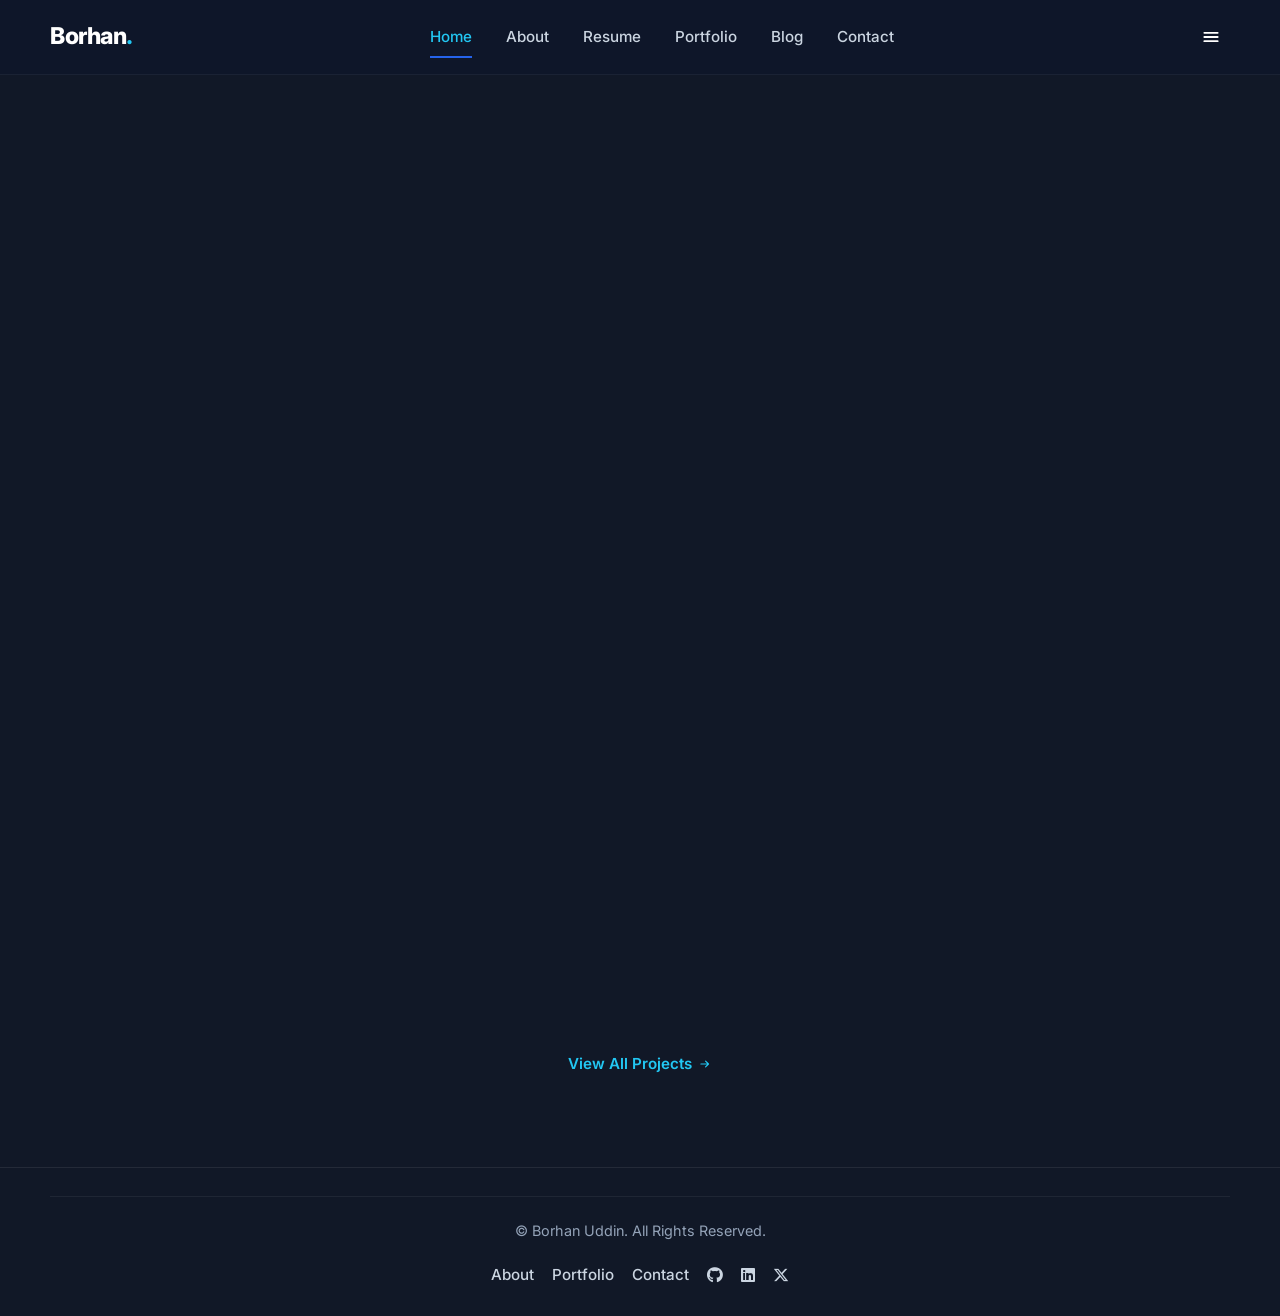
==== index.html @ 6a959284 "Add files via upload" ====
<!DOCTYPE html>
<html lang="en">
<head>
<meta charset="UTF-8">
<meta name="viewport" content="width=device-width, initial-scale=1.0">
<title>Borhan Uddin</title>
<meta name="description"
content="Official portfolio of Borhan, Civil Engineer, Wikimedian and Volunteer.">
<meta name="author" content="Borhan">
<meta name="theme-color" content="#111827">
<meta property="og:title" content="Borhan">
<meta property="og:description"
content="Civil Engineer • Wikimedian • Volunteer">
<meta property="og:type" content="website">
<meta property="og:url"
content="https://borhanee.github.io/">
<link rel="icon" type="image/png" href="assets/images/icon.png">
<link rel="stylesheet"
href="assets/css/style.css">
<link rel="stylesheet"
href="https://cdnjs.cloudflare.com/ajax/libs/font-awesome/6.7.2/css/all.min.css">
</head>
<body>
<header class="site-header">
<div class="container">
<div class="header-inner">
<a href="./" class="logo">
Borhan<span>.</span>
</a>
<nav class="desktop-nav">
<ul>
<li><a class="active" href="./">Home</a></li>
<li><a href="about/">About</a></li>
<li><a href="resume/">Resume</a></li>
<li><a href="portfolio/">Portfolio</a></li>
<li><a href="blog/">Blog</a></li>
<li><a href="contact/">Contact</a></li>
</ul>
</nav>
<button class="menu-toggle"
        type="button"
        aria-label="Open Menu"
        aria-expanded="false">
    <svg class="icon-menu" viewBox="0 0 24 24" aria-hidden="true">
        <path d="M4 7h16M4 12h16M4 17h16"
              fill="none"
              stroke="currentColor"
              stroke-width="2.2"
              stroke-linecap="round"/>
    </svg>
    <svg class="icon-close" viewBox="0 0 24 24" aria-hidden="true">
        <path d="M6 6L18 18M18 6L6 18"
              fill="none"
              stroke="currentColor"
              stroke-width="2.2"
              stroke-linecap="round"/>
    </svg>
</button>
</div>
</div>
</header>
<div class="menu-overlay"></div>
<nav class="mobile-menu">
    <ul>
        <li><a class="active" href="./">Home</a></li>
        <li><a href="about/">About</a></li>
        <li><a href="resume/">Resume</a></li>
        <li><a href="portfolio/">Portfolio</a></li>
        <li><a href="blog/">Blog</a></li>
        <li><a href="contact/">Contact</a></li>
    </ul>
</nav>
<main>
<section class="hero">
<div class="container">
<div class="hero-content fade-up">
<h1 class="hero-name">
Borhan Uddin
</h1>
<h2 class="hero-role">
<span id="typing-text"></span><span class="typing-cursor">|</span>
</h2>
<p class="hero-description">
    Passionate about open knowledge, technology,
    volunteering, and community development.
    Contributing to Wikimedia projects to create,
    share, and preserve free knowledge while
    supporting communities.
</p>
<div class="hero-actions">
<a href="contact/"
class="btn btn-primary">
Contact Me
</a>
<a href="portfolio/"
class="btn btn-outline">
View My Work
</a>
</div>
<div class="hero-social">
<a href="https://github.com/borhanee"
target="_blank"
rel="noopener"
aria-label="GitHub">
<i class="fa-brands fa-github"></i>
</a>
<a href="https://linkedin.com/in/borhaan"
target="_blank"
rel="noopener"
aria-label="LinkedIn">
<i class="fa-brands fa-linkedin-in"></i>
</a>
<a href="https://x.com/borhaane"
target="_blank"
rel="noopener"
aria-label="X">
<i class="fa-brands fa-x-twitter"></i>
</a>
</div>
</div>
</div>
</section>
<section class="projects">
<div class="container">
<h2 class="projects-title fade-up">
Recent Projects
</h2>
<div class="projects-grid">
<article class="project-card fade-up">
    <h3>
        Structural Design of a Five-Story Residential Building
    </h3>
    <p class="project-excerpt">
        A comprehensive civil engineering case study demonstrating the structural design, analysis, and technical documentation of a five-story reinforced concrete residential building...
    </p>
    <a href="portfolio/structural-design-of-a-five-story-residential-building/"
       class="project-link">
        <span>View Details</span>
        <svg viewBox="0 0 24 24" aria-hidden="true">
            <path d="M5 12h11M13 7l5 5-5 5"
                  fill="none"
                  stroke="currentColor"
                  stroke-width="2"
                  stroke-linecap="round"
                  stroke-linejoin="round"/>
        </svg>
    </a>
</article>
</div>
    <div class="projects-footer">
    <a href="portfolio/" class="projects-button">
        <span>View All Projects</span>
        <svg viewBox="0 0 24 24" aria-hidden="true">
            <path d="M5 12h11M13 7l5 5-5 5"
                  fill="none"
                  stroke="currentColor"
                  stroke-width="2"
                  stroke-linecap="round"
                  stroke-linejoin="round"/>
        </svg>
    </a>
    </div>
</div>
</section>
</main>
<footer class="site-footer">
    <div class="container footer-content">
        <div class="footer-divider"></div>
        <p class="footer-copy">
            © <span id="current-year"></span> Borhan Uddin. All Rights Reserved.
        </p>
        <nav class="footer-links">
            <a href="about/">About</a>
            <a href="portfolio/">Portfolio</a>
            <a href="contact/">Contact</a>
            <a href="https://github.com/borhanee"
               target="_blank"
               rel="noopener"
               aria-label="GitHub">
                <i class="fa-brands fa-github"></i>
            </a>
            <a href="https://linkedin.com/in/borhaan"
               target="_blank"
               rel="noopener"
               aria-label="LinkedIn">
                <i class="fa-brands fa-linkedin"></i>
            </a>
            <a href="https://x.com/borhaane"
               target="_blank"
               rel="noopener"
               aria-label="X">
                <i class="fa-brands fa-x-twitter"></i>
            </a>
        </nav>
    </div>
</footer>
<script src="assets/js/main.js"></script>
</body>
</html>
---- assets/css/style.css ----
/* ==========================================================
   Borhan Portfolio Website
   File: assets/css/style.css
   Section 1: Reset, Variables & Base Styles
   Platform: GitHub Pages
   ========================================================== */
/* Google Font */
@import url("https://fonts.googleapis.com/css2?family=Inter:wght@300;400;500;600;700;800&display=swap");

/* ==========================
   CSS Variables
========================== */
:root{
    --primary:#2563eb;
    --primary-dark:#1d4ed8;
    --text:#475569;
    --heading:#0f172a;
    --white:#ffffff;
    --background:#ffffff;
    --background-soft:#f8fafc;
    --border:#e2e8f0;
    --shadow: 0 10px 30px rgba(15,23,42,.08);
    --radius:14px;
    --container:1180px;
    --header-height:74px;
    --transition:.3s ease;
}

/* ==========================
   Reset
========================== */
*, *::before, *::after{
    margin:0;
    padding:0;
    box-sizing:border-box;
}

html{
    scroll-behavior:smooth;
}

body{
    font-family:"Inter",sans-serif;
    color:#d1d5db;
    background:#111827;
    line-height:1.7;
    overflow-x:hidden;
    -webkit-font-smoothing:antialiased;
    text-rendering:optimizeLegibility;
}

img{
    display:block;
    max-width:100%;
    height:auto;
}

picture{
    display:block;
}

a{
    color:inherit;
    text-decoration:none;
    transition:var(--transition);
}

button{
    font:inherit;
    border:none;
    background:none;
    cursor:pointer;
}

input, textarea, select{
    font:inherit;
    outline:none;
}

ul, ol{
    list-style:none;
}

/* ==========================
   Layout
========================== */
.container{
    width:min(var(--container),calc(100% - 32px));
    margin-inline:auto;
}

.section{
    padding:100px 0;
}

.section-sm{
    padding:70px 0;
}

/* ==========================
   Typography
========================== */
h1, h2, h3, h4, h5, h6{
    color:var(--heading);
    line-height:1.2;
    font-weight:700;
}

h1{
    font-size:clamp(2.5rem,6vw,4.75rem);
}

h2{
    font-size:clamp(2rem,4vw,3rem);
}

h3{
    font-size:1.5rem;
}

p{
    color:var(--text);
}

/* ==========================
   Utilities
========================== */
.text-center{
    text-align:center;
}

.bg-soft{
    background:var(--background-soft);
}

.card{
    background:var(--white);
    border:1px solid var(--border);
    border-radius:var(--radius);
    box-shadow:var(--shadow);
}

.btn{
    display:inline-flex;
    align-items:center;
    justify-content:center;
    min-width:145px;
    height:42px;
    padding:0 18px;
    border-radius:6px;
    font-size:.88rem;
    font-weight:600;
    transition:transform .25s ease,background-color .25s ease,color .25s ease,border-color .25s ease;
}

.btn:hover{
    transform:translateY(-2px);
}

.btn-primary{
    background:var(--primary);
    color:#fff;
}

.btn-primary:hover{
    background:var(--primary-dark);
}

.btn-outline{
    border:1px solid var(--border);
    color:var(--heading);
}

.btn-outline:hover{
    border-color:var(--primary);
    color:var(--primary);
}

/* ==========================
   Responsive Base
========================== */
@media (max-width:768px){
    .container{
        width:min(calc(100% - 24px),var(--container));
    }

    .section{
        padding:80px 0;
    }
}

/* ==========================================================
   Section 2: Header, Navigation & Mobile Menu
   ========================================================== */
/* ==========================
   Header
========================== */
.site-header{
    position:fixed;
    top:0;
    left:0;
    width:100%;
    z-index:1000;
    background:rgba(15,23,42,.92);
    backdrop-filter:blur(14px);
    -webkit-backdrop-filter:blur(14px);
    border-bottom:1px solid rgba(255,255,255,.05);
    transition:all .3s ease;
}

.site-header.scrolled{
    background:rgba(15,23,42,.97);
    border-bottom:1px solid rgba(34,199,243,.08);
    box-shadow:0 8px 24px rgba(0,0,0,.28);
}

.header-inner{
    height:var(--header-height);
    display:flex;
    align-items:center;
    justify-content:space-between;
}

/* ==========================
   Logo
========================== */
.logo{
    display:flex;
    align-items:center;
    font-size:1.45rem;
    font-weight:800;
    color:#ffffff;
    letter-spacing:-.02em;
}

.logo span{
    color:#22c7f3;
}

/* ==========================
   Desktop Navigation
========================== */
.desktop-nav ul{
    display:flex;
    align-items:center;
    gap:34px;
}

.desktop-nav a{
    position:relative;
    display:inline-flex;
    align-items:center;
    color:#cbd5e1;
    font-size:.95rem;
    font-weight:500;
    text-decoration:none;
    transition:color .25s ease;
}

.desktop-nav a:hover{
    color:#22c7f3;
}

.desktop-nav a::after{
    content:"";
    position:absolute;
    left:0;
    bottom:-8px;
    width:0;
    height:2px;
    background:var(--primary);
    transition:var(--transition);
}

.desktop-nav a:hover::after, .desktop-nav a.active::after{
    width:100%;
}

.desktop-nav a.active{
    color:#22c7f3;
}

/* ==========================
   Mobile Menu Button
========================== */
.menu-toggle{
    position:relative;
    display:flex;
    align-items:center;
    justify-content:center;
    width:38px;
    height:38px;
    padding:0;
    background:transparent;
    border:none;
    color:#ffffff;
    cursor:pointer;
    transition:color .25s ease;
    user-select:none;
    -webkit-user-select:none;
    -webkit-touch-callout:none;
}

.menu-toggle svg{
    position:absolute;
    transition:opacity .2s ease;
}

.icon-menu{
    width:20px;
    height:20px;
}

.icon-close{
    width:24px;
    height:24px;
    opacity:0;
}

.menu-toggle.active .icon-menu{
    opacity:0;
}

.menu-toggle.active .icon-close{
    opacity:1;
}

.menu-toggle:hover{
    color:#22c7f3;
}

/* ==========================
   Overlay
========================== */
.menu-overlay{
    background:rgba(2,6,23,.72);
}

.menu-overlay.active{
    opacity:1;
    visibility:visible;
}

/* ==========================
   Mobile Menu
========================== */
.mobile-menu{
    position:fixed;
    top:84px;
    left:50%;
    transform:translate(-50%,-10px);
    width:380px;
    max-width:min(380px, calc(100vw - 24px));
    background:#101826;
    border-radius:12px;
    box-shadow:0 18px 45px rgba(0,0,0,.45);
    padding:12px;
    opacity:0;
    visibility:hidden;
    transition:.25s ease;
    z-index:1100;
}

.mobile-menu.active{
    opacity:1;
    visibility:visible;
    transform:translate(-50%,0);
}

.mobile-menu ul{
    list-style:none;
    margin:0;
    padding:0;
}

.mobile-menu li+li{
    margin-top:2px;
}

.mobile-menu a{
    display:block;
    padding:10px 16px;
    border-radius:5px;
    color:#d7dee8;
    text-decoration:none;
    font-size:15px;
    font-weight:700;
    transition:.2s;
}

.mobile-menu a:hover{
    background:#182233;
    color:#22c7f3;
}

.mobile-menu a.active{
    background:#22c7f3;
    color:#fff;
    border-radius:5px;
}

.menu-close{
    position:absolute;
    top:-56px;
    right:0;
    width:42px;
    height:42px;
    background:transparent;
    border:none;
    color:#fff;
    font-size:30px;
    cursor:pointer;
}

/* ==========================
   Responsive Navigation
========================== */
@media (max-width:991px){
    .desktop-nav{
        display:none;
    }

    .menu-toggle{
        display:flex;
    }
}

/* ==========================================================
   Section 3: Hero
   ========================================================== */
/* Hero */
.hero{
    padding-top:140px;
    padding-bottom:110px;
}

.hero-content{
    max-width:620px;
}

.hero-name{
    font-size:clamp(2rem,5.5vw,3rem);
    font-weight:800;
    color:#f8fafc;
    line-height:1.08;
    letter-spacing:-0.03em;
    margin-bottom:8px;
}

.hero-role{
    margin-top:0;
    margin-bottom:4px;
    min-height:28px;
    color:#22c7f3;
    font-size:clamp(1.35rem,3vw,1.55rem);
    font-weight:700;
    line-height:1.15;
}

.hero-description{
    margin-top:4px;
    max-width:560px;
    font-size:1.05rem;
    line-height:1.75;
    color:#9ca3af;
}

.hero-actions{
    display:flex;
    gap:18px;
    flex-wrap:wrap;
    margin-top:42px;
}

.hero-actions .btn{
    min-width:170px;
    height:56px;
    font-size:1rem;
    font-weight:700;
}

.hero-actions .btn-primary{
    background:#18b7e8;
    color:#fff;
}

.hero-actions .btn-primary:hover{
    background:#0ea5d6;
}

.hero-actions .btn-outline{
    background:#1f2937;
    border:none;
    color:#fff;
}

.hero-actions .btn-outline:hover{
    background:#2b3647;
}

/* Social */
.hero-social{
    display:flex;
    align-items:center;
    gap:18px;
    margin-top:34px;
}

.hero-social a{
    display:flex;
    align-items:center;
    justify-content:center;
    width:42px;
    height:42px;
    color:#9ca3af;
    text-decoration:none;
    transition:.25s ease;
}

.hero-social i{
    font-size:22px;
    line-height:1;
}

.hero-social a:hover{
    color:#22c7f3;
    transform:translateY(-2px);
}

/* Mobile */
@media (max-width:768px){
    .hero{
        padding-top:120px;
        padding-bottom:90px;
    }

    .hero-description{
        font-size:1.1rem;
    }

    .hero-actions{
        gap:14px;
    }

    .hero-actions .btn{
        flex:1;
        min-width:140px;
    }
}

/* ==========================================================
   Section 4 : Recent Projects
========================================================== */
.projects{
    padding:120px 0 90px;
}

.projects-title{
    text-align:center;
    font-size:clamp(1.5rem,4vw,1.9rem);
    font-weight:800;
    color:#f8fafc;
    margin-bottom:40px;
}

.projects-grid{
    display:grid;
    grid-template-columns:minmax(0,700px);
    justify-content:center;
    gap:28px;
}

.project-card{
    background:#1a2436;
    border:1px solid rgba(255,255,255,.06);
    border-radius:14px;
    padding:30px;
    transition:.3s ease;
}

.project-card:hover{
    transform:translateY(-5px);
    border-color:#22c7f3;
}

.project-card h3{
    color:#ffffff;
    font-size:1.65rem;
    font-weight:700;
    margin-bottom:14px;
    overflow:hidden;
    white-space:nowrap;
    text-overflow:ellipsis;
}

.project-card p{
    color:#9ca3af;
    line-height:1.8;
    margin-bottom:22px;
}

.project-link{
    display:inline-flex;
    align-items:center;
    gap:5px;
    white-space:nowrap;
    font-size:.95rem;
    font-weight:600;
    color:#22c7f3;
    text-decoration:none;
}

.projects-footer{
    display:flex;
    justify-content:center;
    margin-top:36px;
}

.projects-button{
    display:inline-flex;
    align-items:center;
    gap:6px;
    color:#22c7f3;
    font-size:.95rem;
    font-weight:600;
    text-decoration:none;
    white-space:nowrap;
}

.projects-button svg{
    width:14px;
    height:14px;
    flex-shrink:0;
    transition:transform .25s ease;
}

.projects-button:hover svg{
    transform:translateX(3px);
}

.project-link svg{
    width:16px;
    height:16px;
    flex-shrink:0;
    transition:transform .25s ease;
}

.project-link:hover svg{
    transform:translateX(3px);
}

.project-link:hover{
    gap:14px;
}

.projects-more{
    text-align:center;
    margin-top:56px;
}

.projects-more a{
    display:inline-flex;
    align-items:center;
    gap:10px;
    color:#22c7f3;
    font-weight:700;
    font-size:1.1rem;
}

.projects-more a:hover{
    gap:14px;
}

/* Mobile */
@media (max-width:768px){
    .projects{
        padding:90px 0 70px;
    }

    .projects-title{
        font-size:2rem;
        margin-bottom:42px;
    }

    .project-card{
        padding:24px;
    }

    .project-card h3{
        font-size:1.45rem;
    }
}

/* ==========================================================
   Section 5 : Footer
========================================================== */
.site-footer{
    background:#111827;
    border-top:1px solid rgba(255,255,255,.08);
    padding:28px 0;
}

.footer-content{
    display:flex;
    flex-direction:column;
    align-items:center;
    justify-content:center;
    text-align:center;
}

.footer-divider{
    width:100%;
    height:1px;
    background:rgba(255,255,255,.06);
    margin-bottom:22px;
}

.footer-copy{
    margin:0;
    color:#94a3b8;
    font-size:.9rem;
}

.footer-links{
    display:flex;
    align-items:center;
    justify-content:center;
    flex-wrap:wrap;
    gap:18px;
    margin-top:18px;
}

.footer-links a{
    display:flex;
    align-items:center;
    justify-content:center;
    color:#cbd5e1;
    text-decoration:none;
    font-size:.95rem;
    font-weight:500;
    transition:all .25s ease;
}

.footer-links a:hover{
    color:#22c7f3;
}

.footer-links i{
    font-size:1rem;
}

@media (max-width:768px){
    .site-footer{
        padding:24px 0;
    }

    .footer-links{
        gap:14px;
        margin-top:16px;
    }
}

/* ==========================================================
   Section 6 : Mobile Menu & Animations
========================================================== */
/* ==========================
   Fade Animation
========================== */
.fade-up{
    opacity:0;
    transform:translateY(40px);
    transition: opacity .7s ease, transform .7s ease;
}

.fade-up.show{
    opacity:1;
    transform:translateY(0);
}

/* ==========================
   Link Hover
========================== */
.desktop-nav a, .mobile-menu a, .footer-nav a{
    transition: color .25s ease;
}

/* ==========================
   Card Hover
========================== */
.card, .project-card{
    transition: transform .3s ease, box-shadow .3s ease, border-color .3s ease;
}

/* ==========================
   Selection
========================== */
::selection{
    background:#22c7f3;
    color:#ffffff;
}

/* ==========================
   Scrollbar
========================== */
::-webkit-scrollbar{
    width:10px;
}

::-webkit-scrollbar-track{
    background:#111827;
}

::-webkit-scrollbar-thumb{
    background:#334155;
    border-radius:999px;
}

::-webkit-scrollbar-thumb:hover{
    background:#475569;
}

/* ==========================================================
   Hero Typing Animation
========================================================== */
.typing-cursor{
    display:inline-block;
    margin-left:2px;
    animation:blink .8s infinite;
}

@keyframes blink{
    0%,50%{
        opacity:1;
    }

    51%,100%{
        opacity:0;
    }
}

.mobile-menu-brand{
    display:flex;
    align-items:center;
    height:72px;
    padding:0 22px;
    margin-bottom:18px;
    border:1px solid rgba(255,255,255,.08);
    border-radius:22px;
}

.mobile-menu-brand .logo{
    color:#fff;
    font-size:1.4rem;
    font-weight:800;
    text-decoration:none;
}

.mobile-menu-brand .logo span{
    color:#22c7f3;
}

.project-excerpt{
    color:#94a3b8;
    line-height:1.7;
    margin:14px 0 22px;
    display:-webkit-box;
    -webkit-line-clamp:2;
    -webkit-box-orient:vertical;
    overflow:hidden;
}

/* ==========================================================
   Contact Page
========================================================== */
.contact-page{
    padding-top:128px;
    padding-bottom:88px;
}

.contact-section{
    width:100%;
    display:flex;
    justify-content:center;
}

.page-header{
    max-width:620px;
    margin:0 auto 68px;
    text-align:center;
}

.page-header h1{
    margin:0;
    font-size:2.1rem;
    font-weight:700;
    line-height:1.2;
    color:#ffffff;
}

.page-header h1 span{
    color:#22c7f3;
}

.page-header p{
    max-width:420px;
    margin:18px auto 0;
    font-size:1rem;
    line-height:1.8;
    color:#8e99ab;
}

.contact-layout{
    display:flex;
    flex-direction:column;
    gap:20px;
    max-width:360px;
    margin:0 auto;
}

.contact-info{
    display:flex;
    flex-direction:column;
    gap:18px;
    width:100%;
    max-width:none;
}

.info-card{
    display:flex;
    align-items:center;
    gap:12px;
    padding:16px;
    min-height:88px;
    width:100%;
    box-sizing:border-box;
    background:#182334;
    border:1px solid rgba(255,255,255,.06);
    border-radius:8px;
    transition:var(--transition);
}

.info-card:hover{
    border-color:rgba(34,199,243,.18);
    transform:translateY(-2px);
}

.info-icon{
    width:46px;
    height:46px;
    display:flex;
    align-items:center;
    justify-content:center;
    color:#22c7f3;
    flex-shrink:0;
}

.info-icon svg{
    width:24px;
    height:24px;
    stroke-width:2;
}

.info-card h3{
    margin:0 0 3px;
    color:#ffffff;
    font-size:1rem;
    font-weight:600;
}

.info-card p{
    margin:0;
    color:#97a2b5;
    font-size:.92rem;
    line-height:1.5;
}

.contact-form{
    background:#182334;
    border:1px solid rgba(255,255,255,.06);
    border-radius:10px;
    padding:18px;
    max-width:100%;
    transition:var(--transition);
    width:100%;
    box-sizing:border-box;
}

.contact-form:hover{
    border-color:rgba(34,199,243,.15);
}

.form-row{
    display:grid;
    grid-template-columns:1fr 1fr;
    gap:14px;
}

.form-group{
    margin-bottom:16px;
}

.form-group label{
    display:none;
}

.form-group input, .form-group textarea{
    width:100%;
    background:#202b3d;
    border:1px solid rgba(255,255,255,.10);
    border-radius:6px;
    color:#ffffff;
    padding:9px 14px;
    font-size:.94rem;
    outline:none;
    transition:.2s;
    box-sizing:border-box;
}

.form-group input::placeholder, .form-group textarea::placeholder{
    color:#8f99aa;
}

.form-group textarea{
    resize:none;
    height:180px;
}

.form-group input:focus, .form-group textarea:focus{
    border-color:#27c7f3;
    box-shadow:none;
}

.form-group input:hover, .form-group textarea:hover{
    border-color:rgba(34,199,243,.35);
}

.contact-submit{
    width:100%;
    height:48px;
    display:flex;
    align-items:center;
    justify-content:center;
    gap:10px;
    border:none;
    border-radius:6px;
    background:#18b7dc;
    color:#ffffff;
    font-size:.94rem;
    font-weight:600;
    cursor:pointer;
    transition:var(--transition);
}

.contact-submit:hover{
    background:#14acd1;
    transform:translateY(-1px);
}

.send-icon{
    width:18px;
    height:18px;
    flex-shrink:0;
}

.contact-submit i{
    font-size:.95rem;
}

@media (max-width:768px){
    .contact-page{
        padding-top:120px;
        padding-bottom:90px;
    }

    .form-row{
        grid-template-columns:1fr;
        gap:0;
    }
}

.contact-success{
    display:none;
    align-items:center;
    justify-content:center;
    gap:10px;
    margin:0 auto 32px;
    max-width:980px;
    padding:14px 18px;
    border-radius:8px;
    background:rgba(34,197,94,.12);
    border:1px solid rgba(34,197,94,.25);
    color:#7ee787;
    font-size:.95rem;
    font-weight:500;
}

.contact-success i{
    font-size:1rem;
}

/* ==========================================================
About Page
========================================================== */
.about-page{
    padding-top:128px;
    padding-bottom:90px;
}

.about-header{
    text-align:center;
    margin-bottom:42px;
}

.about-header h1{
    margin:0;
    font-size:2.2rem;
    font-weight:700;
    color:#ffffff;
    line-height:1.2;
}

.about-header h1 span{
    color:#22c7f3;
}

.about-avatar{
    display:flex;
    justify-content:center;
    margin-bottom:34px;
}

.about-avatar img{
    width:170px;
    height:170px;
    object-fit:cover;
    border-radius:50%;
    border:6px solid #ffffff;
    box-shadow: 0 0 30px rgba(34,199,243,.35), 0 0 60px rgba(34,199,243,.12);
}

.about-content{
    max-width:520px;
    margin:0 auto;
}

.about-content h2{
    margin:0 0 18px;
    color:#ffffff;
    font-size:2rem;
    font-weight:700;
    line-height:1.15;
}

.about-content p{
    margin:0 0 18px;
    color:#a4afc0;
    font-size:1rem;
    line-height:1.85;
}

.about-content p:last-child{
    margin-bottom:0;
}

.wikimedia-button{
    margin-top:34px;
    display:flex;
    justify-content:center;
}

.wikimedia-button a{
    display:inline-flex;
    align-items:center;
    gap:10px;
    padding:11px 18px;
    background:#1fb7e8;
    border:1px solid rgba(255,255,255,.08);
    border-radius:6px;
    text-decoration:none;
    box-shadow:0 8px 20px rgba(0,0,0,.18);
    transition:all .25s ease;
}

.wikimedia-button a:hover{
    transform:translateY(-2px);
    background:#24c2f5;
    box-shadow:0 12px 28px rgba(0,0,0,.25);
}

.wikimedia-icon{
    width:18px;
    height:18px;
    display:block;
    flex-shrink:0;
    pointer-events:none;
    user-select:none;
    -webkit-user-select:none;
    -webkit-user-drag:none;
    -webkit-touch-callout:none;
}

.wikimedia-button span{
    font-size:15px;
    font-weight:600;
    line-height:1;
    letter-spacing:0;
    color:#fff;
    white-space:nowrap;
}

/* ==========================
Mobile
========================== */
@media (max-width:768px){
    .about-page{
        padding-top:118px;
        padding-bottom:82px;
    }

    .about-header{
        text-align:center;
        margin-bottom:28px;
    }

    .about-header h1{
        font-size:2rem;
    }

    .about-avatar{
        margin-bottom:28px;
    }

    .about-avatar img{
        width:180px;
        height:180px;
        object-fit:cover;
        border-radius:50%;
        border:5px solid #ffffff;
        box-shadow: 0 0 26px rgba(34,199,243,.22);
    }

    .about-content{
        max-width:360px;
        margin:0 auto;
    }

    .about-content h2{
        margin:0 0 16px;
        font-size:2rem;
        line-height:1.08;
    }

    .about-content p{
        margin:0 0 18px;
        line-height:1.9;
    }

    .wikimedia-button{
        margin-top:30px;
        display:flex;
        justify-content:center;
    }

    .wikimedia-button a{
        padding:10px 16px;
        gap:8px;
    }

    .wikimedia-icon{
        width:17px;
        height:17px;
    }

    .wikimedia-button span{
        font-size:14px;
    }
}

/* ==========================================================
   Resume Page
========================================================== */
.resume-page{
    padding-top:128px;
    padding-bottom:90px;
}

.resume-header{
    display:flex;
    flex-direction:column;
    align-items:center;
    margin-bottom:54px;
}

.resume-header h1{
    margin:0 0 24px;
    color:#ffffff;
    font-size:2.2rem;
    font-weight:700;
}

.resume-header h1 span{
    color:#22c7f3;
}

.resume-download{
    display:inline-flex;
    align-items:center;
    justify-content:center;
    gap:10px;
    height:48px;
    padding:0 22px;
    border-radius:8px;
    background:#18b7dc;
    color:#ffffff;
    text-decoration:none;
    font-size:.95rem;
    font-weight:600;
    transition:var(--transition);
}

.resume-download:hover{
    background:#14acd1;
    transform:translateY(-2px);
}

.resume-section{
    margin-bottom:60px;
}

.resume-section:last-child{
    margin-bottom:0;
}

.resume-section h2{
    display:flex;
    align-items:center;
    gap:12px;
    margin:0 0 28px;
    color:#ffffff;
    font-size:2rem;
    font-weight:700;
}

.resume-section h2 i{
    color:#22c7f3;
    font-size:1.45rem;
    width:28px;
    text-align:center;
}

.timeline{
    position:relative;
    margin-left:14px;
}

.timeline::before{
    content:"";
    position:absolute;
    left:4px;
    top:0;
    bottom:0;
    width:1px;
    background:rgba(255,255,255,.10);
}

.timeline-item{
    position:relative;
    padding-left:28px;
    padding-bottom:34px;
}

.timeline-item:last-child{
    padding-bottom:0;
}

.timeline-dot{
    position:absolute;
    left:0;
    top:5px;
    width:10px;
    height:10px;
    border-radius:50%;
    background:#6e7687;
    border:2px solid #9ea6b6;
}

.timeline-date{
    display:block;
    margin-bottom:8px;
    color:#8d97aa;
    font-size:.82rem;
}

.timeline-content h3{
    margin:0 0 5px;
    font-size:1.25rem;
    font-weight:700;
    line-height:1.3;
    color:#ffffff;
}

.timeline-content h4{
    margin:0 0 10px;
    font-size:.95rem;
    font-weight:600;
    line-height:1.5;
    color:#22c7f3;
}

.timeline-content p{
    margin:0;
    color:#a5afc0;
    line-height:1.8;
    font-size:.97rem;
}

@media (max-width:768px){
    .resume-page{
        padding-top:118px;
        padding-bottom:84px;
    }

    .resume-header{
        margin-bottom:48px;
    }

    .resume-header h1{
        font-size:2.1rem;
    }

    .resume-section{
        margin-bottom:52px;
    }

    .resume-section h2{
        display:flex;
        align-items:center;
        gap:12px;
        margin:0 0 24px;
        color:#ffffff;
        font-size:1.75rem;
        font-weight:700;
    }

    .timeline-content h3{
        font-size:1.25rem;
        line-height:1.3;
    }

    .resume-download{
        height:46px;
        padding:0 20px;
        background:#22b5d6;
    }
}

/* ==========================================================
   Blog Page
========================================================== */
.blog-page{
    padding-top:128px;
    padding-bottom:110px;
    min-height:calc(100vh - 250px);
}

.blog-header{
    text-align:center;
    margin-bottom:180px;
}

.blog-header h1{
    margin:0;
    font-size:2.2rem;
    font-weight:700;
    line-height:1.2;
    color:#ffffff;
}

.blog-header h1 span{
    color:#22c7f3;
}

.blog-empty{
    text-align:center;
    max-width:520px;
    margin:0 auto;
}

.blog-empty p{
    margin:0;
    color:#8f99aa;
    font-size:1.1rem;
    line-height:1.7;
}

.blog-empty p+p{
    margin-top:2px;
}

@media (max-width:768px){
    .blog-page{
        padding-top:120px;
        padding-bottom:135px;
        min-height:calc(100vh - 220px);
    }

    .blog-header{
        margin-bottom:170px;
    }

    .blog-header h1{
        font-size:2.15rem;
    }

    .blog-empty{
        max-width:320px;
    }

    .blog-empty p{
        font-size:1rem;
        line-height:1.6;
    }
}

/* ==========================================================
   Portfolio Page
========================================================== */
.portfolio-page{
    padding-top:128px;
    padding-bottom:90px;
}

.portfolio-section{
    width:100%;
}

.portfolio-grid{
    display:grid;
    grid-template-columns:1fr;
    max-width:760px;
    margin:0 auto;
}

.portfolio-card{
    display:block;
    overflow:hidden;
    background:#182334;
    border:1px solid rgba(255,255,255,.06);
    border-radius:10px;
    text-decoration:none;
    transition:var(--transition);
}

.portfolio-card:hover{
    transform:translateY(-5px);
    border-color:rgba(34,199,243,.18);
}

.portfolio-image{
    position:relative;
    overflow:hidden;
    aspect-ratio:16/9;
    background:#111827;
}

.portfolio-image img{
    width:100%;
    height:100%;
    display:block;
    object-fit:cover;
    transition:transform .45s ease;
}

.portfolio-card:hover .portfolio-image img{
    transform:scale(1.04);
}

.portfolio-content{
    padding:24px;
}

.portfolio-content h3{
    margin:0 0 12px;
    color:#ffffff;
    font-size:1.35rem;
    font-weight:700;
    line-height:1.4;
}

.portfolio-content p{
    margin:0;
    color:#9aa6b8;
    font-size:.96rem;
    line-height:1.8;
}

@media (max-width:768px){
    .portfolio-page{
        padding-top:120px;
        padding-bottom:84px;
    }

    .portfolio-content{
        padding:20px;
    }

    .portfolio-content h3{
        font-size:1.15rem;
    }

    .portfolio-content p{
        margin:0;
        color:#9aa6b8;
        font-size:.96rem;
        line-height:1.8;
        display:-webkit-box;
        -webkit-line-clamp:2;
        -webkit-box-orient:vertical;
        overflow:hidden;
    }
}
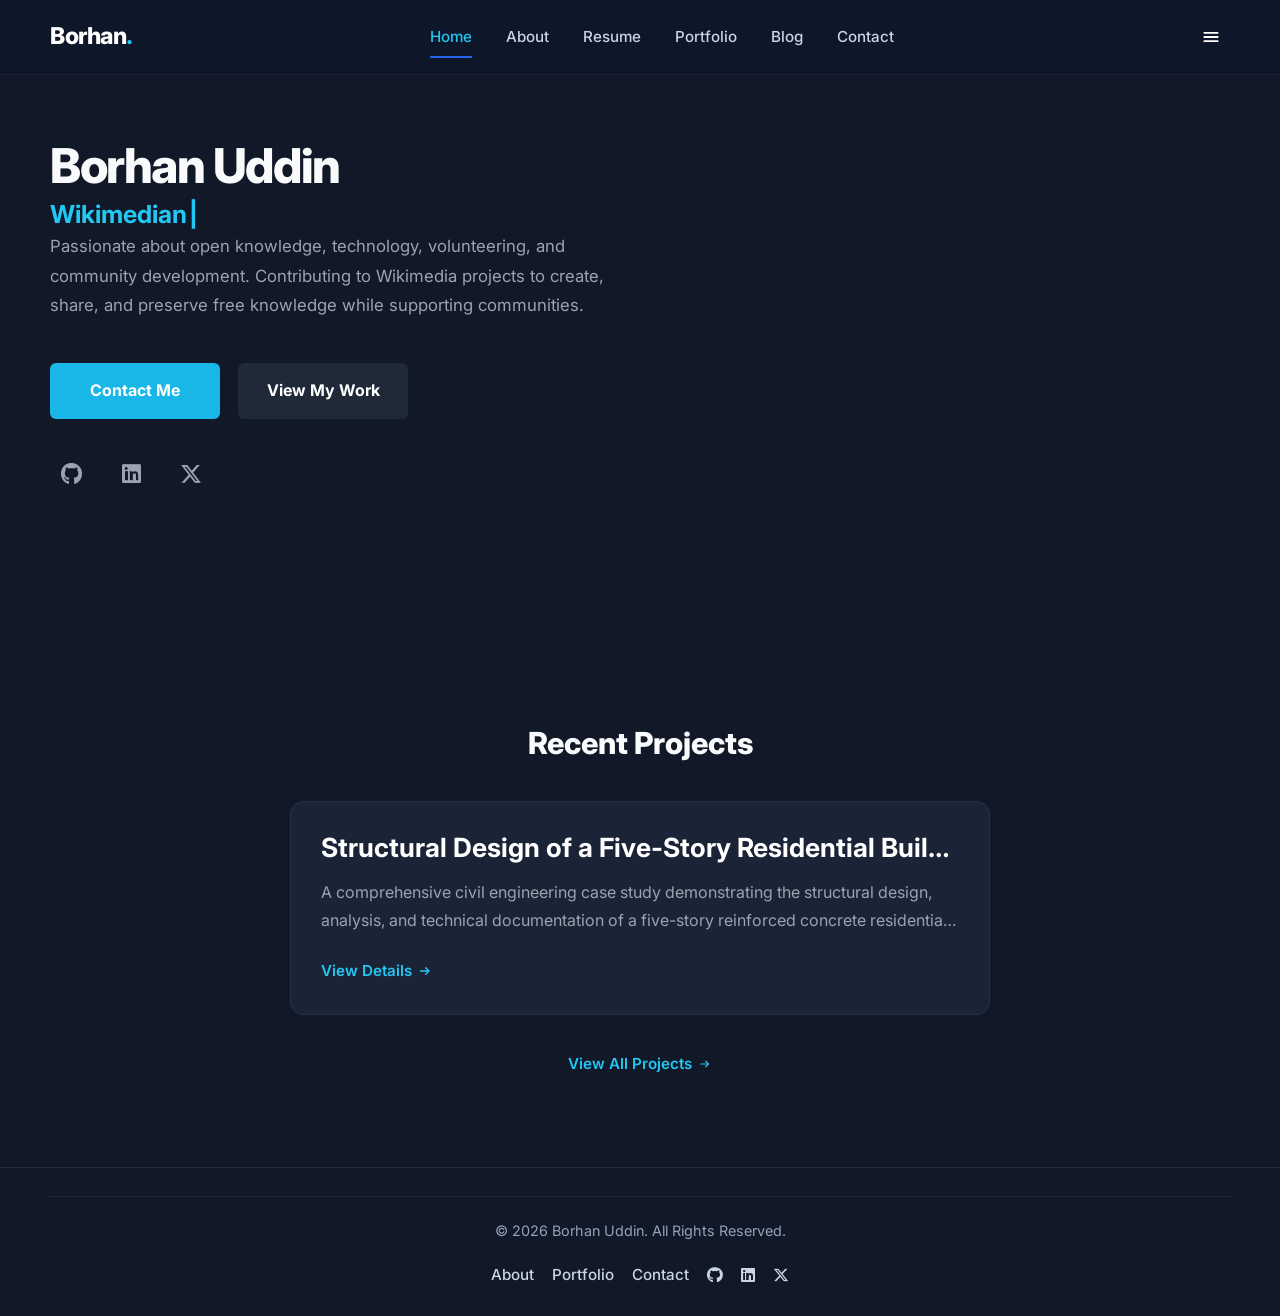
==== commit 4e768431: "Update index.html" ====
--- a/index.html
+++ b/index.html
@@ -108,7 +108,7 @@
 target="_blank"
 rel="noopener"
 aria-label="LinkedIn">
-<i class="fa-brands fa-linkedin-in"></i>
+<i class="fa-brands fa-linkedin"></i>
 </a>
 <a href="https://x.com/borhaane"
 target="_blank"
